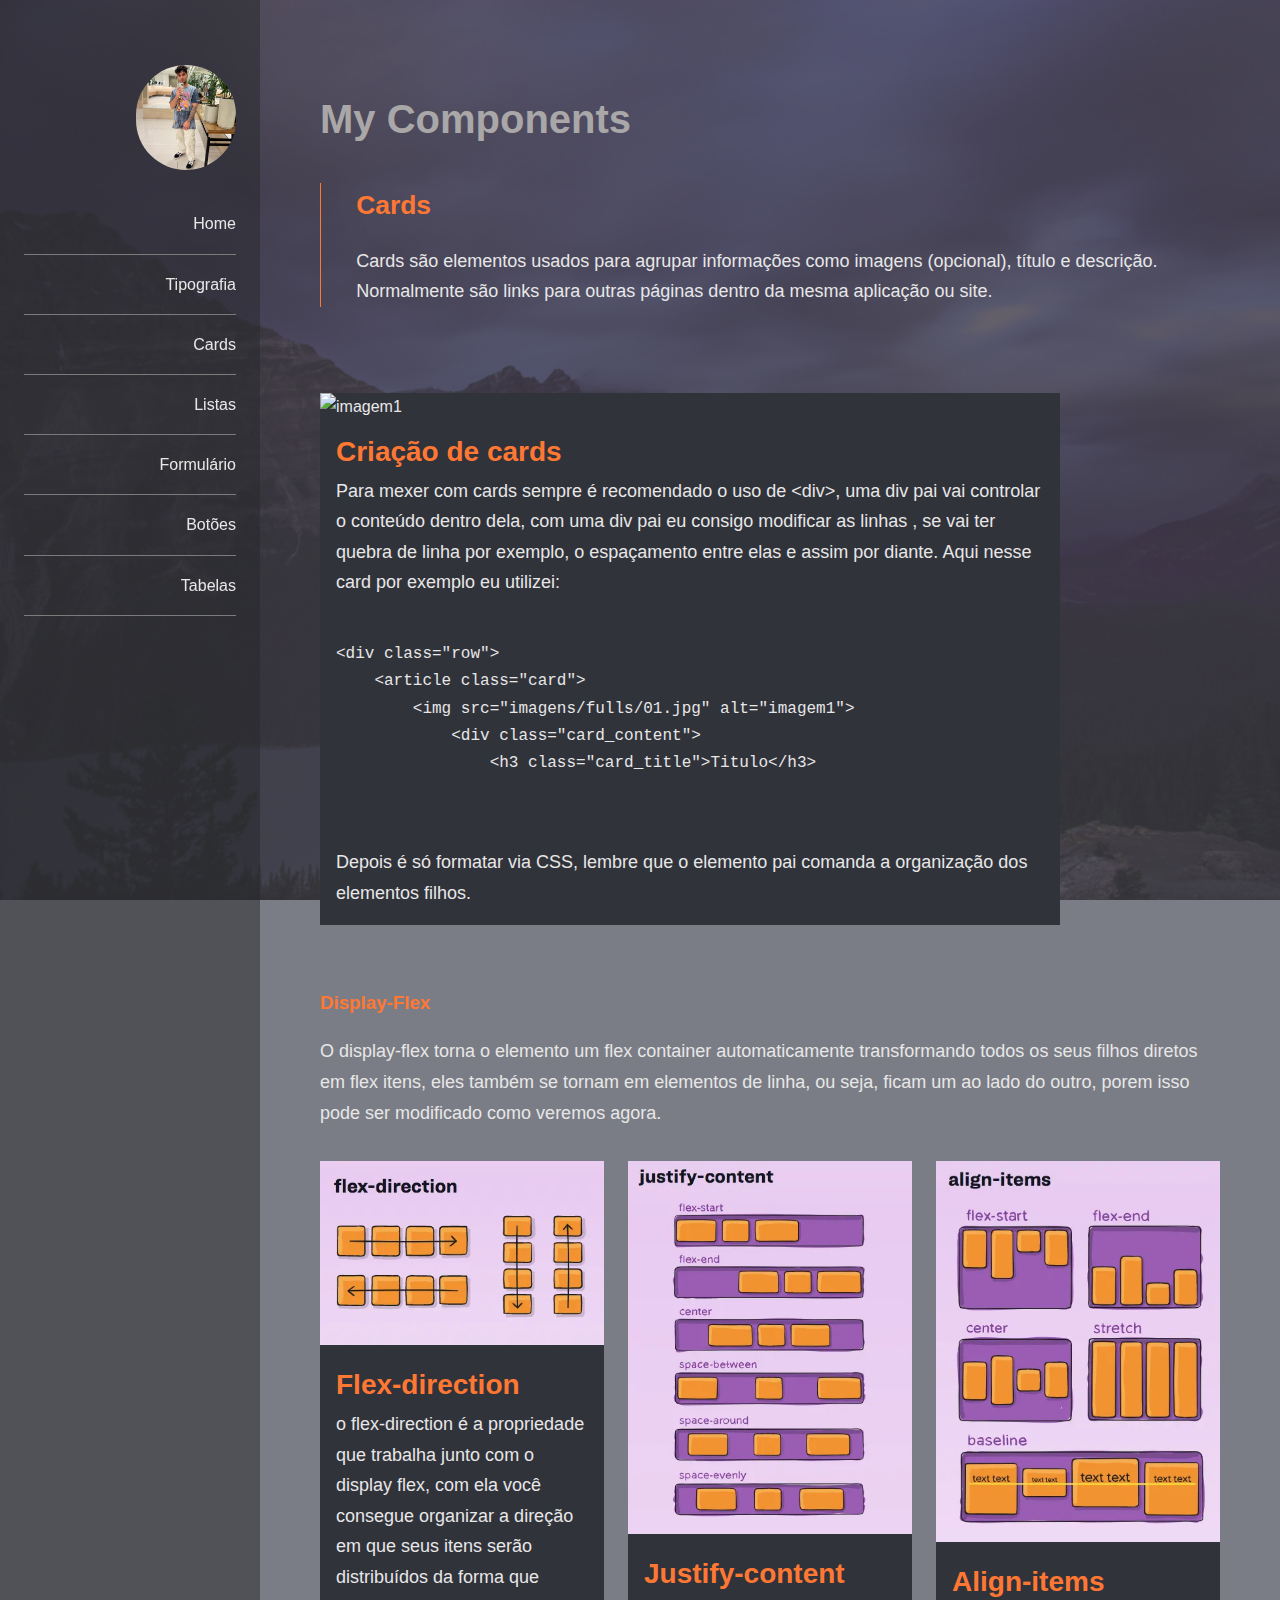
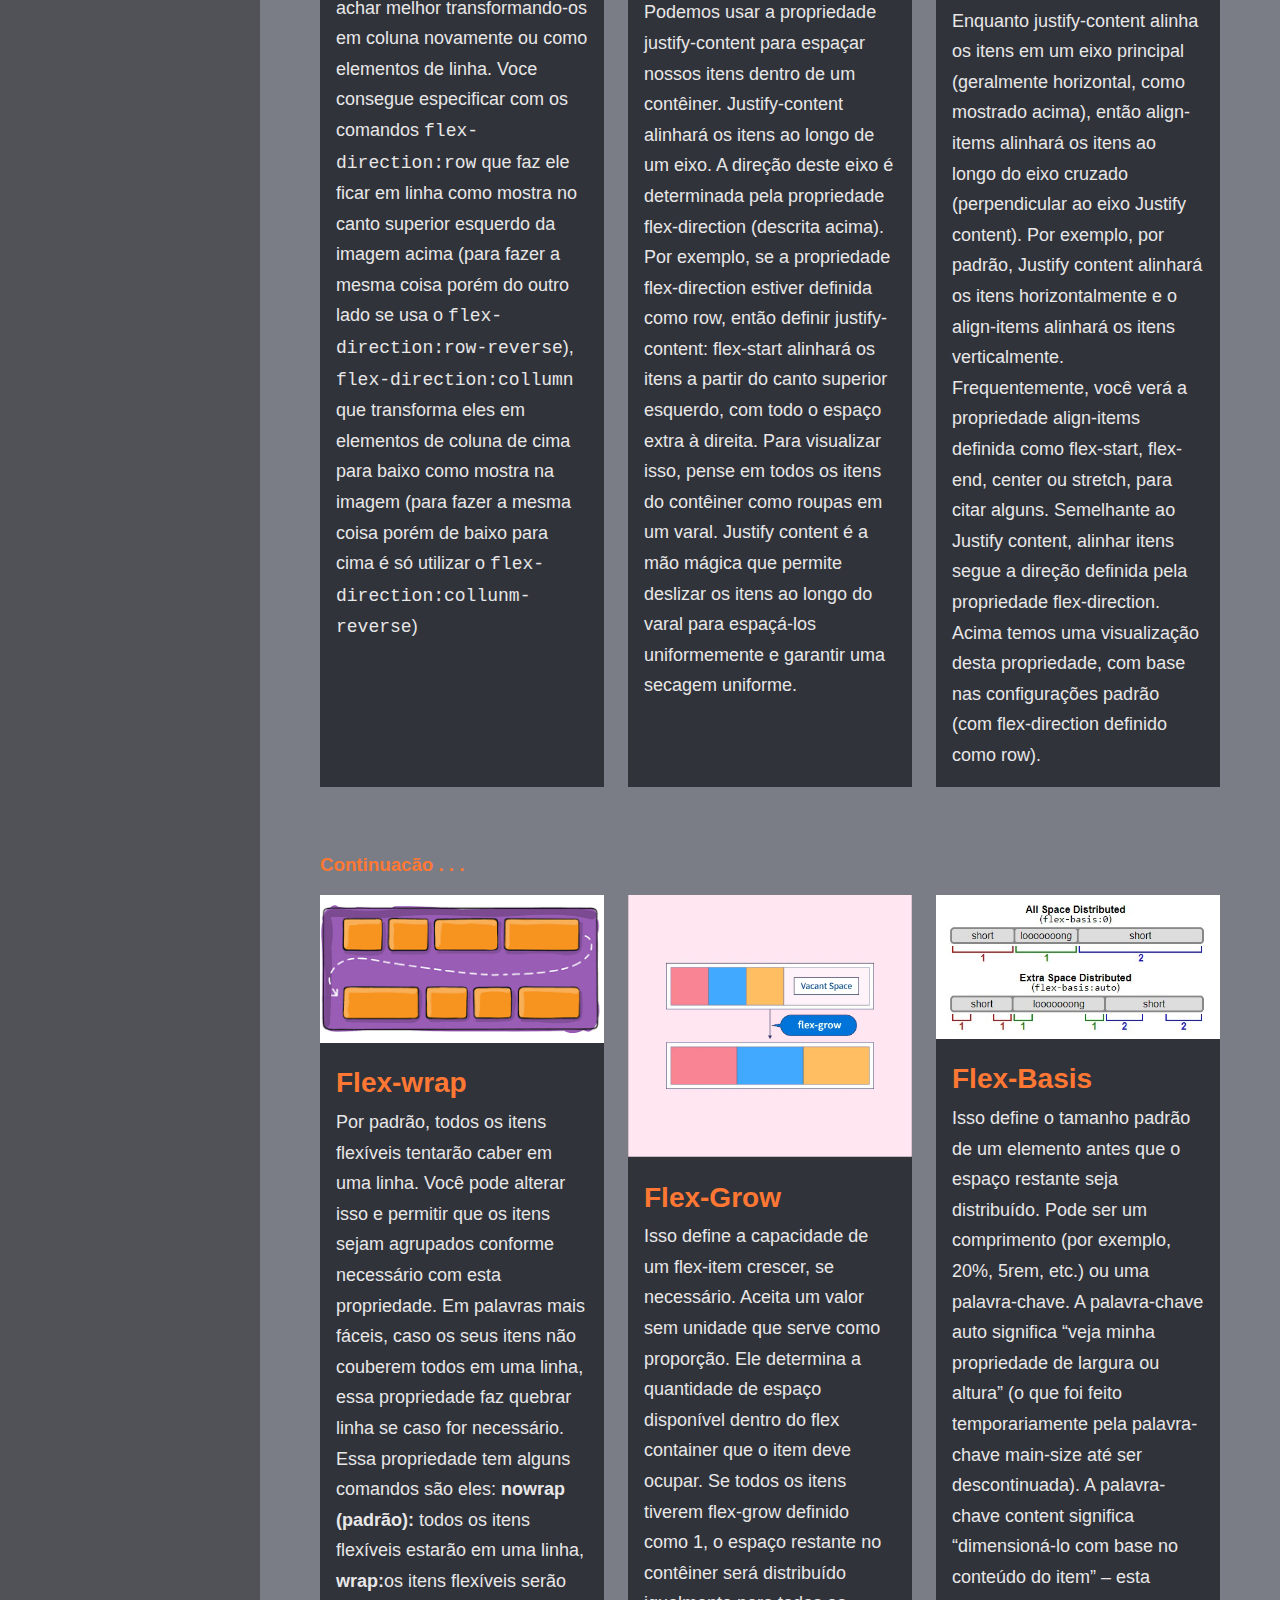
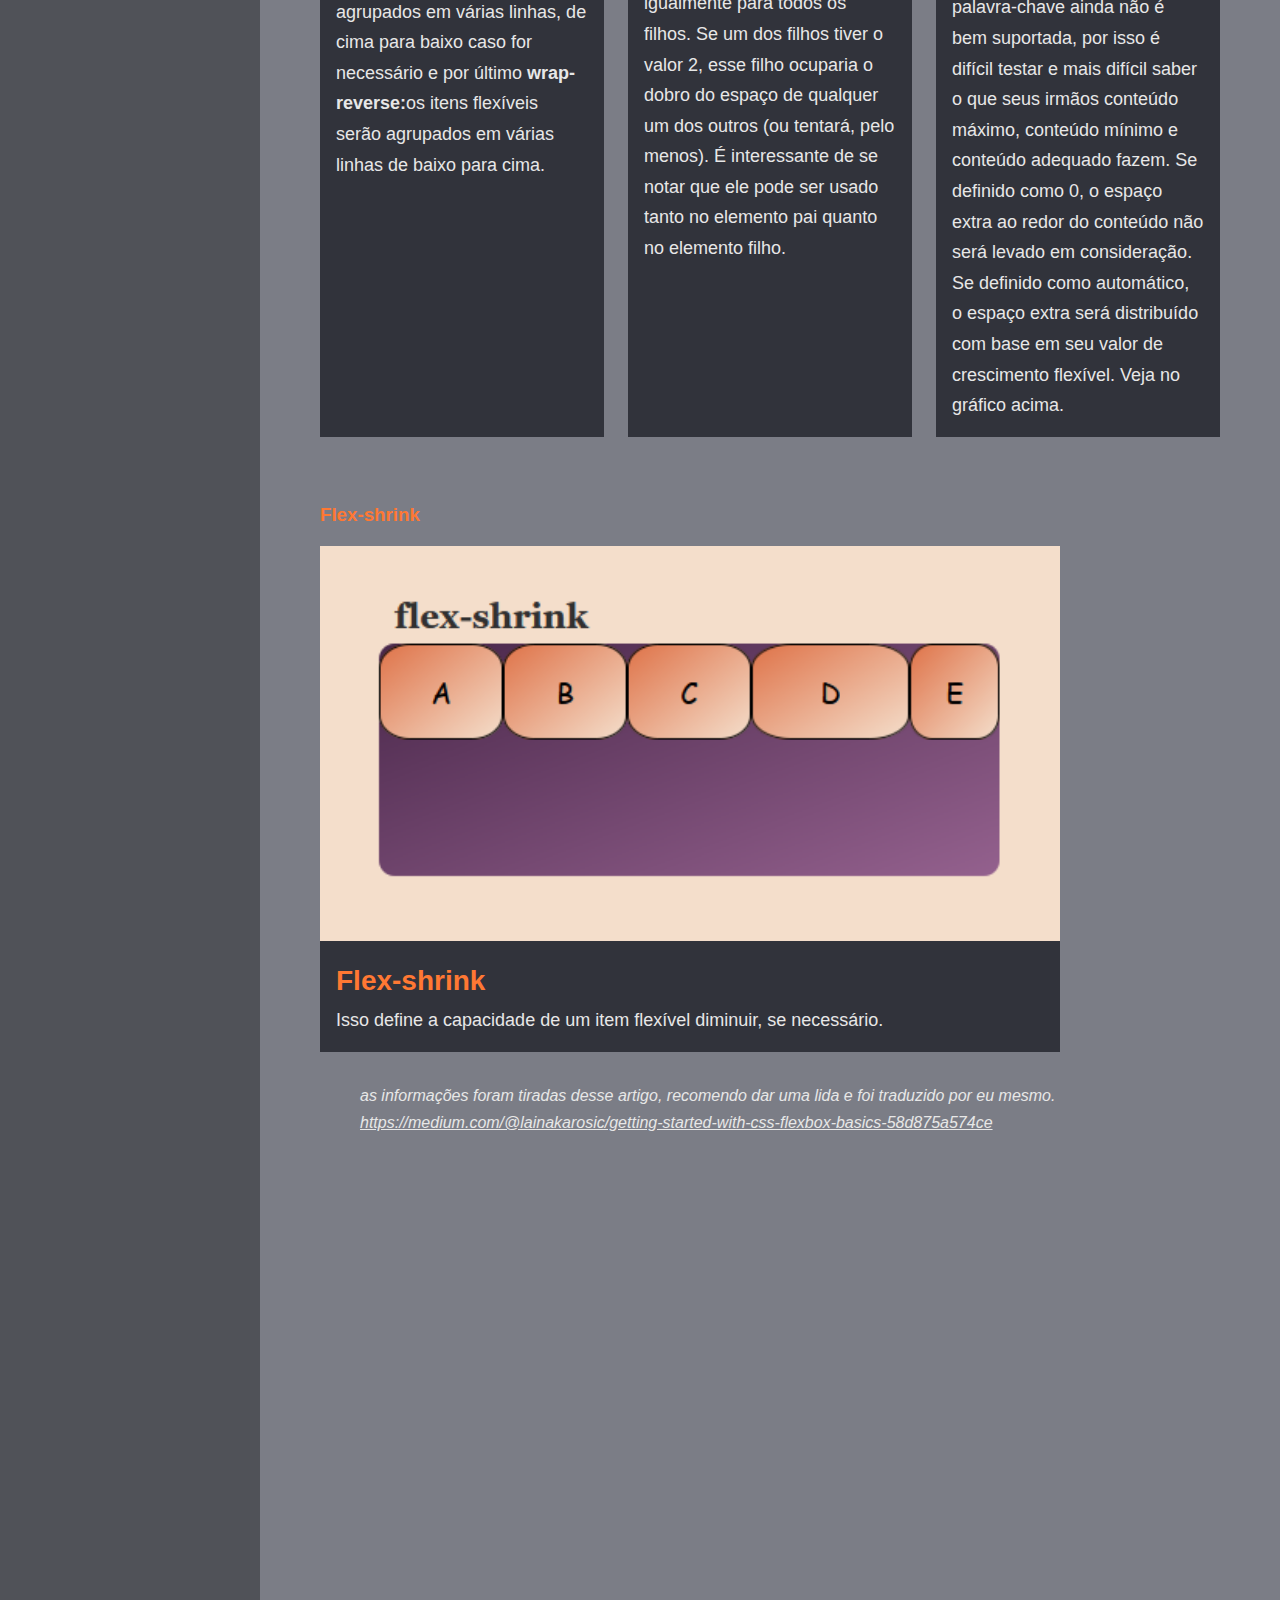
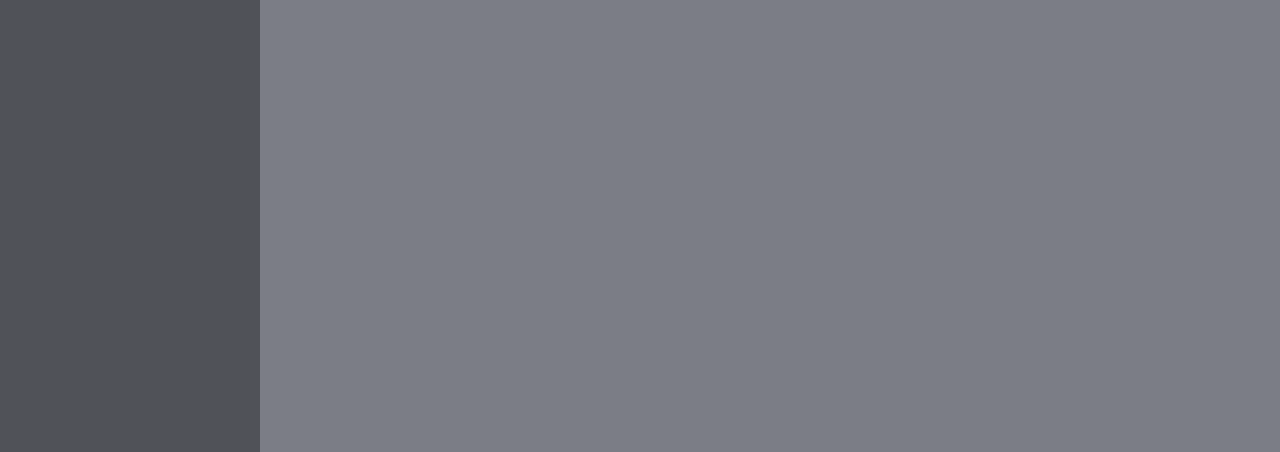
==== cards.html @ 5497126b "arquivos do MyComponents" ====
<!DOCTYPE html>
<html lang="pt-br">

<head>
    <meta charset="UTF-8">

    <title>Projeto My Components</title>
    <link rel="stylesheet" href="css/normalize.css">
    <link rel="stylesheet" href="css/estilo.css">
</head>

<body>

    <header class="main-header">
        <nav class="main-nav">
            <a href="#">
                <img src="imagens/foto de perfil.png" alt="eu" class="perfil-img">
            </a>

            <ul>
                <li><a href="index.html">Home</a></li>
                <li><a href="tipografia.html">Tipografia</a></li>
                <li><a href="cards.html">Cards</a></li>
                <li><a href="listas.html">Listas</a></li>
                <li><a href="formulario.html">Formulário</a></li>
                <li><a href="botoes.html">Botões</a></li>
                <li><a href="tabelas.html">Tabelas</a></li>
            </ul>
        </nav>

    </header>

    <main class="main">
        <h1>My Components</h1>

        <article class="hightlight">
            <h2>Cards</h2>
            <p>Cards são elementos usados para agrupar informações como imagens (opcional), título e descrição. Normalmente são links para outras páginas dentro da mesma aplicação ou site. </p>
        </article>

        <section>

            <div class="row">
                 <article class="card">
                    <img src="imagens/fulls/01.jpg" alt="imagem1">
                    <div class="card_content">
                        <h3 class="card_title">Criação de cards </h3>
                        <p>Para mexer com cards sempre é recomendado o uso de &lt;div&gt;, uma div pai vai controlar o conteúdo dentro dela, com uma div pai eu consigo modificar as linhas 
                            , se vai ter quebra de linha por exemplo, o espaçamento entre elas e assim por diante. Aqui nesse card por exemplo eu utilizei: 
                        </p>
                        <pre>
                            <code>
&lt;div class="row"&gt;
    &lt;article class="card"&gt;
        &lt;img src="imagens/fulls/01.jpg" alt="imagem1"&gt;
            &lt;div class="card_content"&gt;
                &lt;h3 class="card_title"&gt;Titulo&lt;/h3&gt;
                            </code>
                        </pre>
                        <p>Depois é só formatar via CSS, lembre que o elemento pai comanda a organização dos elementos filhos. </p>
                    </div>
                 </article>
            </div>

        </section>

        <section>
            <h3>Display-Flex</h3>

            <p>O display-flex torna o elemento um flex container automaticamente transformando todos os seus filhos diretos em flex itens, eles também se tornam em elementos de linha, ou seja, ficam um  
                ao lado do outro, porem isso pode ser modificado como veremos agora.  </p>

            <div class="row">
              

                 <article class="card">
                    <img src="imagens/thumbs/03.jpg" alt="imagem1">
                    <div class="card_content">
                        <h3 class="card_title">Flex-direction</h3>
                        <p>o flex-direction é a propriedade que trabalha junto com o display flex, com ela você consegue organizar a direção em que seus itens serão distribuídos da forma que achar melhor transformando-os em coluna novamente ou como elementos de linha. 
                            Voce consegue especificar com os comandos <code>flex-direction:row</code> que faz ele ficar em linha como mostra no canto superior esquerdo da imagem acima (para fazer a mesma coisa porém do outro lado se usa o <code>flex-direction:row-reverse</code>), <code>flex-direction:collumn</code> que transforma eles em elementos 
                            de coluna de cima para baixo como mostra na imagem (para fazer a mesma coisa porém de baixo para cima é só utilizar o <code>flex-direction:collunm-reverse</code>) 
                        </p>
                    </div>
                 </article>

                 <article class="card">
                    <img src="imagens/thumbs/04.jpg" alt="imagem1">
                    <div class="card_content">
                        <h3 class="card_title">Justify-content</h3>
                        <p>Podemos usar a propriedade justify-content para espaçar nossos itens dentro de um contêiner. Justify-content alinhará os itens ao longo de um eixo. A direção deste eixo é determinada pela propriedade flex-direction (descrita acima). Por exemplo, se a propriedade flex-direction estiver definida como row, então definir justify-content: 
                            flex-start alinhará os itens a partir do canto superior esquerdo, com todo o espaço extra à direita. Para visualizar isso, pense em todos os itens do contêiner como roupas em um varal. Justify content é a mão mágica que permite deslizar os itens ao longo do varal para espaçá-los uniformemente e garantir uma secagem uniforme.
                        </p>
                    </div>
                 </article>

                 <article class="card">
                    <img src="imagens/thumbs/05.jpg" alt="imagem1">
                    <div class="card_content">
                        <h3 class="card_title">Align-items</h3>
                        <p>Enquanto justify-content alinha os itens em um eixo principal (geralmente horizontal, como mostrado acima), então align-items alinhará os itens ao longo do eixo cruzado (perpendicular ao eixo Justify content). Por exemplo, por padrão, Justify content alinhará os itens horizontalmente e o align-items alinhará os itens verticalmente.
                            Frequentemente, você verá a propriedade align-items definida como flex-start, flex-end, center ou stretch, para citar alguns. Semelhante ao Justify content, alinhar itens segue a direção definida pela propriedade flex-direction. Acima temos uma visualização desta propriedade, com base nas configurações padrão (com flex-direction definido como row).
                        </p>
                    </div>
                 </article>
            </div>
        </section>

        <section>
            <h3>Continuacão . . .</h3>

            <div class="row">
                <article class="card">
                    <img src="imagens/thumbs/07.jpg" alt="imagem1">
                    <div class="card_content">
                        <h3 class="card_title">Flex-wrap</h3>
                        <p>Por padrão, todos os itens flexíveis tentarão caber em uma linha. Você pode alterar isso e permitir que os itens sejam agrupados conforme necessário com esta propriedade. 
                            Em palavras mais fáceis, caso os seus itens não couberem todos em uma linha, essa propriedade faz quebrar linha se caso for necessário. 
                            Essa propriedade tem alguns comandos são eles: <b>nowrap (padrão):</b> todos os itens flexíveis estarão em uma linha, <b>wrap:</b>os itens flexíveis serão agrupados em várias linhas, de cima para baixo caso for necessário e por último <b>wrap-reverse:</b>os itens flexíveis serão agrupados em várias linhas de baixo para cima. 
                        </p>
                    </div>
                 </article>
    
                 <article class="card">
                    <img src="imagens/thumbs/06.jpg" alt="imagem1">
                    <div class="card_content">
                        <h3 class="card_title">Flex-Grow</h3>
                        <p>Isso define a capacidade de um flex-item crescer, se necessário. Aceita um valor sem unidade que serve como proporção. Ele determina a quantidade de espaço disponível dentro do flex container que o item deve ocupar.
                            Se todos os itens tiverem flex-grow definido como 1, o espaço restante no contêiner será distribuído igualmente para todos os filhos. Se um dos filhos tiver o valor 2, esse filho ocuparia o dobro do espaço de qualquer um dos outros (ou tentará, pelo menos). É interessante de se notar que ele pode ser usado tanto no elemento pai quanto no elemento filho.
                        </p>
                    </div>
                </article>
    
                <article class="card">
                    <img src="imagens/thumbs/08.jpg" alt="imagem1">
                    <div class="card_content">
                        <h3 class="card_title">Flex-Basis</h3>
                        <p>Isso define o tamanho padrão de um elemento antes que o espaço restante seja distribuído. Pode ser um comprimento (por exemplo, 20%, 5rem, etc.) ou uma palavra-chave. A palavra-chave auto significa “veja minha propriedade de largura ou altura” (o que foi feito temporariamente pela palavra-chave main-size até ser descontinuada). A palavra-chave content significa “dimensioná-lo com base no conteúdo do item” – esta palavra-chave ainda não é bem suportada, por isso é difícil testar e mais difícil saber o que seus irmãos conteúdo máximo, conteúdo mínimo e conteúdo adequado fazem.
                            Se definido como 0, o espaço extra ao redor do conteúdo não será levado em consideração. Se definido como automático, o espaço extra será distribuído com base em seu valor de crescimento flexível. Veja no gráfico acima.
                        </p>
                    </div>
                </article>
    
                 
            </div>
        </section>

        <section>
            <h3>Flex-shrink</h3>

            <div class="row">
                   <article class="card">
                <img src="imagens/thumbs/09.jpg" alt="imagem1">
                <div class="card_content">
                    <h3 class="card_title">Flex-shrink</h3>
                    <p>Isso define a capacidade de um item flexível diminuir, se necessário.
                    </p>
                </div>
            </article>
            
            </div>
            
        </section>

        <blockquote><i>as informações foram tiradas desse artigo, recomendo dar uma lida e foi traduzido por eu mesmo. </i> 
            <cite><a href="https://medium.com/@lainakarosic/getting-started-with-css-flexbox-basics-58d875a574ce">https://medium.com/@lainakarosic/getting-started-with-css-flexbox-basics-58d875a574ce</a></cite>
        </blockquote>

        
    </main>

</body>

</html>
---- css/estilo.css ----
:root{
    --primary-color: #ff7833;
    --secondary-color: #31333b;
    --secondary-color-lite: #444856;
    --secondary-color-dark: #23252d;
}

html{ /*o font-size tem que estar no html se nao os calculos mudam*/
    font-size: 62.5%;
}

body{
    display: flex;
    margin: 0;
    color: #e7e7e7;
    background-color: #ccc;
    font-family: 'Lucida Sans', 'Lucida Sans Regular', 'Lucida Grande', 'Lucida Sans Unicode', Geneva, Verdana, sans-serif;
    min-height: 100vh;
    line-height: 1.7;
    background-image: url(../imagens/bg-unsplash.png);
    background-repeat: no-repeat;
    background-size: cover;
    background-attachment: fixed;
}

h1{
    font-size: 4rem;
    color: #a9a7a7;
    margin-top: 2rem;
    margin-bottom: 3rem;
}

h2, h3, h4, h5, h6 {
    color: var(--primary-color);
    margin: 0;
}

h2{
    margin-top: 1rem;

}

p{
    font-size: 1.8rem;
}

address p{
    display: flex;
    flex-direction: row;
    gap: 5rem;
}

.icones{
    text-decoration: none;
}

.icones:hover{
    color: var(--primary-color);
}

.hightlight{

    border-left: 1px solid var(--primary-color);
    font-size: 1.1em;
    padding: 0 0 0 2em;
    margin-bottom: 2.2em;
}

article{
    padding-top: 1em;
    padding-bottom: 1em;
}

section{
    margin-bottom: 3rem;
}


.underline{
    text-decoration:red wavy underline;
}
.main-header{
    flex: 0 0 26rem; /*a funcao flex é uma abreviacao de flex grow(aumente) depois flex wring (diminua) e por ultimo flex basis (largura)*/
    background-color:rgba(49, 51, 59, .8);
    
}

.main{
    background-color: rgba(68, 72, 86, .6);
    flex: 1 0;
    padding: 6.5rem 6rem 100vh; /*cima esquerda baixo e direita*/
}

a {
    color: inherit;
}

.main, .main-header{
    font-size: 1.6rem;
}

.perfil-img{
    max-width: 10rem;
    border-radius: 15rem;
}

.main-nav{
    text-align: right; 
    padding: 6.5rem 2.4rem 2.4rem;
    position: sticky;
    top: 0;
    left: 0;
}


.main-nav ul {
    list-style-type: none;
    padding: 0;
    
}

.main-nav ul a{
    display: block;
    padding: 1.2rem 0;
    text-decoration: none;
    
}

.main-nav ul a:hover, .main-nav ul a:focus{
    background-color: var(--secondary-color-lite) ;
    padding-right: 1rem;
    transition: all;
    transition-duration: .2s;
    transition-timing-function: linear;
}

.main-nav li {
    border-bottom: 1px solid #7b7b7b;
    padding: .4rem 0;
}

.card{
    max-width: 740px;
    background-color: var(--secondary-color);
    padding: 0;
}

.card_content {
    padding: .5em 1em 1em 1em;
}

.card_content p, .card_title{
    margin: 0
}

.card_title{
    font-size: 1.75em;
}

.card img{
    max-width: 100%;
    min-width: 100%;
}

.row{
    display: flex;
    gap: 1.5em;
    padding-top: 1.5rem;
    justify-content: space-between;
}

.row .row{
    padding-top: 0;
}

.row > *{
    flex-grow: 1;
    flex-shrink: 0;
    flex-basis: 0%;
    /*o atalho seria flex: 1 0 0%;*/
}

section{
    padding-top: 2em;
}

.alternate {
    list-style-type: none;
    padding-left: 0;

}

.alternate li{
    padding: 0;
}

.alternate li:not(:last-child){
    border-bottom: 2px solid;
}

.roman{
    list-style-type: lower-roman;
}

.list-emoji{
    list-style-type: "\1F602";
}


input, label, textarea, select{
    display: inline-block;
    width: 100%;
    box-sizing: border-box;
}

input[type="radio"], input[type="checkbox"] {
    width: auto;
    margin: 0;
}

input, textarea, select{
    background-color: #ccc;
    padding: 1.2rem;
    border-radius: 5px;
    margin-bottom: 1.6rem;
    border: 0;
}

.btn {
    background-color: var(--secondary-color);
    color: white;
    border: 2px solid var(--secondary-color-dark);
    font-size: 1.5rem;
    cursor: pointer;
    padding: 1em 1.2em;
    border-radius: 5px;
}

.btn:not(.btn-full) + .btn{ /*aqui eu selecionei todos os btn que vem depois do btn*/
    margin-left: 2rem;
}

.btn-stroke{
    background-color: transparent;
}

.btn-big{
    font-size: 1.7rem;
}

.btn-full {
    display: inline-block;
    width: 100%;
    box-sizing: border-box;
    margin-top: 2rem;
}

.btn:hover, .btn:focus {
    background-color: var(--secondary-color-dark);
}

.form-quiz{
    width: 50%;
}
input[type="reset"]{
    background-color: #e0dede;
    cursor: pointer;
}
input[type="reset"]:hover{
    background-color: #ccc;
}
input[type="reset"]:active{
    background-color: #bbbaba;
}

.table {
    width: 100%;
    border-collapse: collapse;
}

.table td:last-child, .table th:last-child{
    text-align: right;
}

.table:not(.table-alternate) td{
    border-bottom: 2px solid var(--secondary-color-dark);
}

.table td, table th{
    padding: 1.6rem;
}
.table th{
    text-transform: uppercase;
    text-align: left;
    border-bottom: 2px solid var(--secondary-color-dark);
}

.table-alternate tbody tr:nth-child(odd) td{
    background-color: var(--secondary-color);
}

.table-vertical-lines td:not(:last-child), .table-vertical-lines th:not(:last-child){
    border-right: 2px solid var(--secondary-color-dark);
}
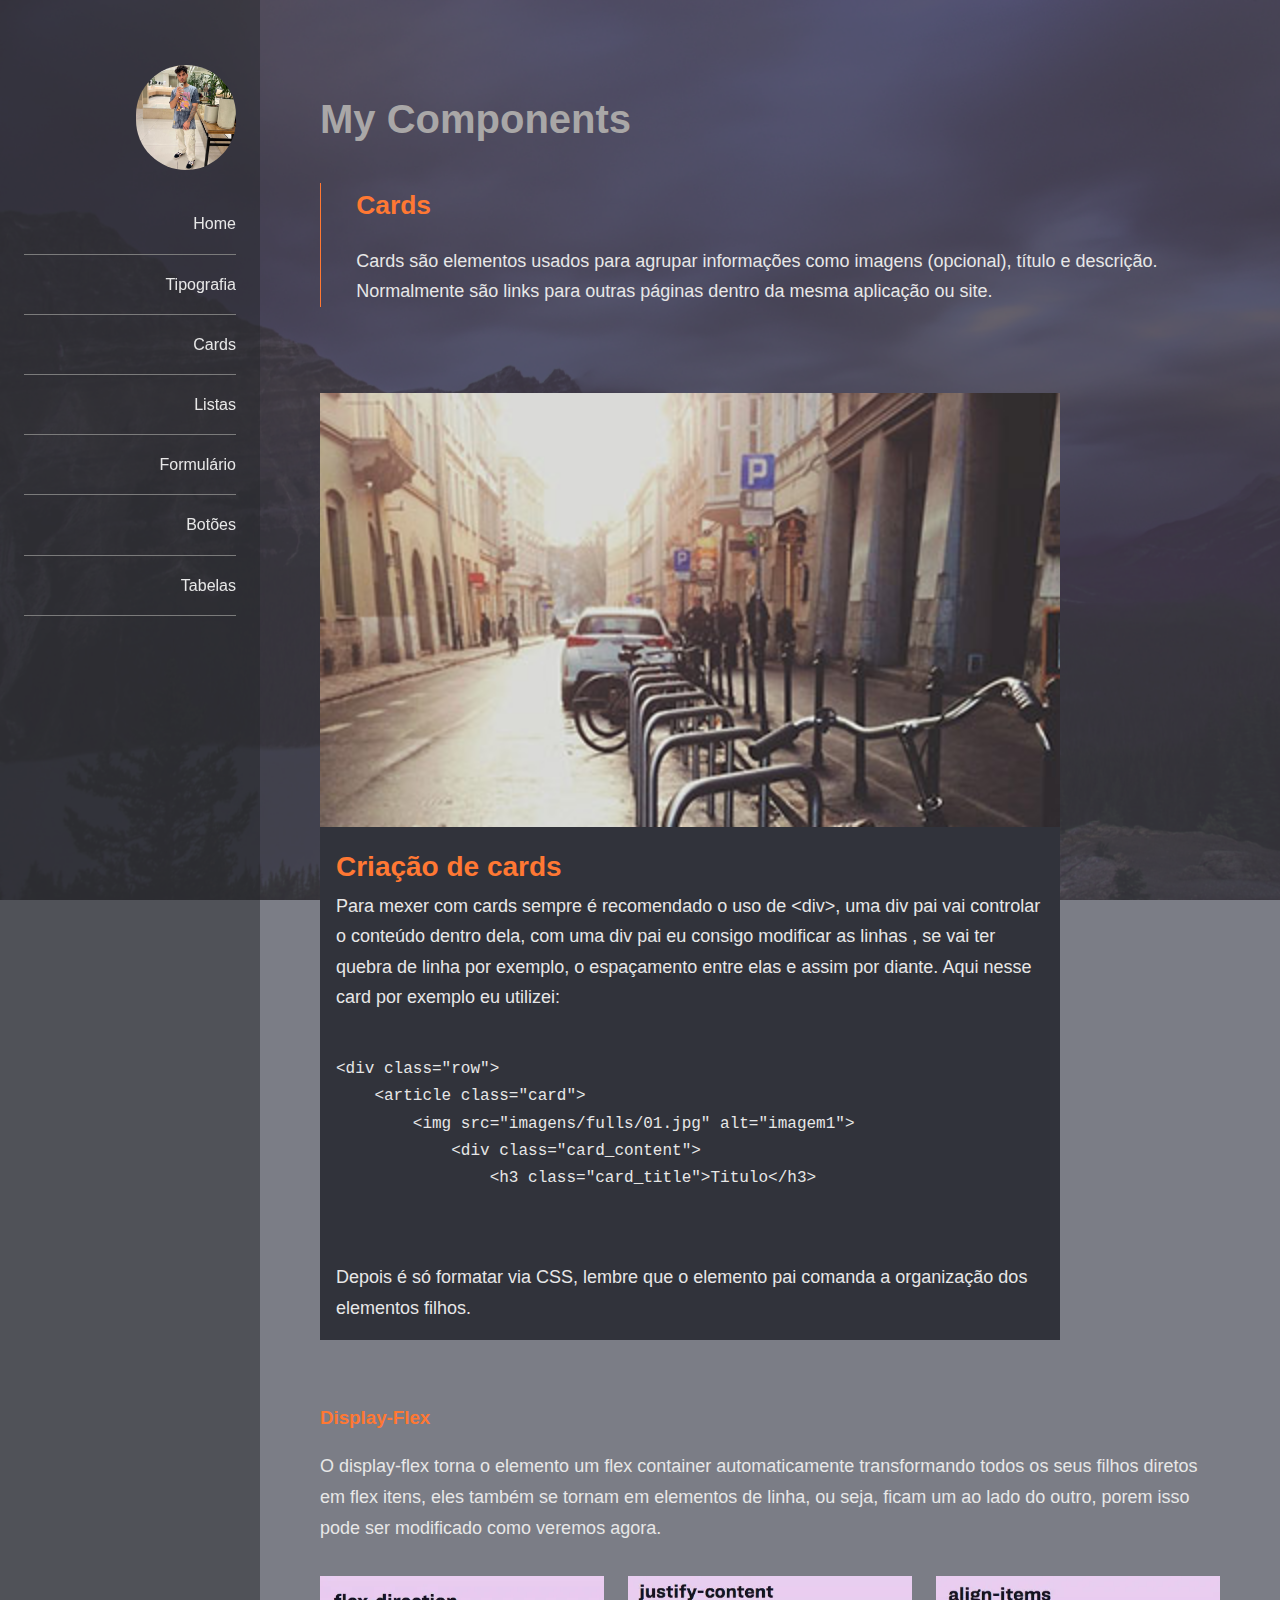
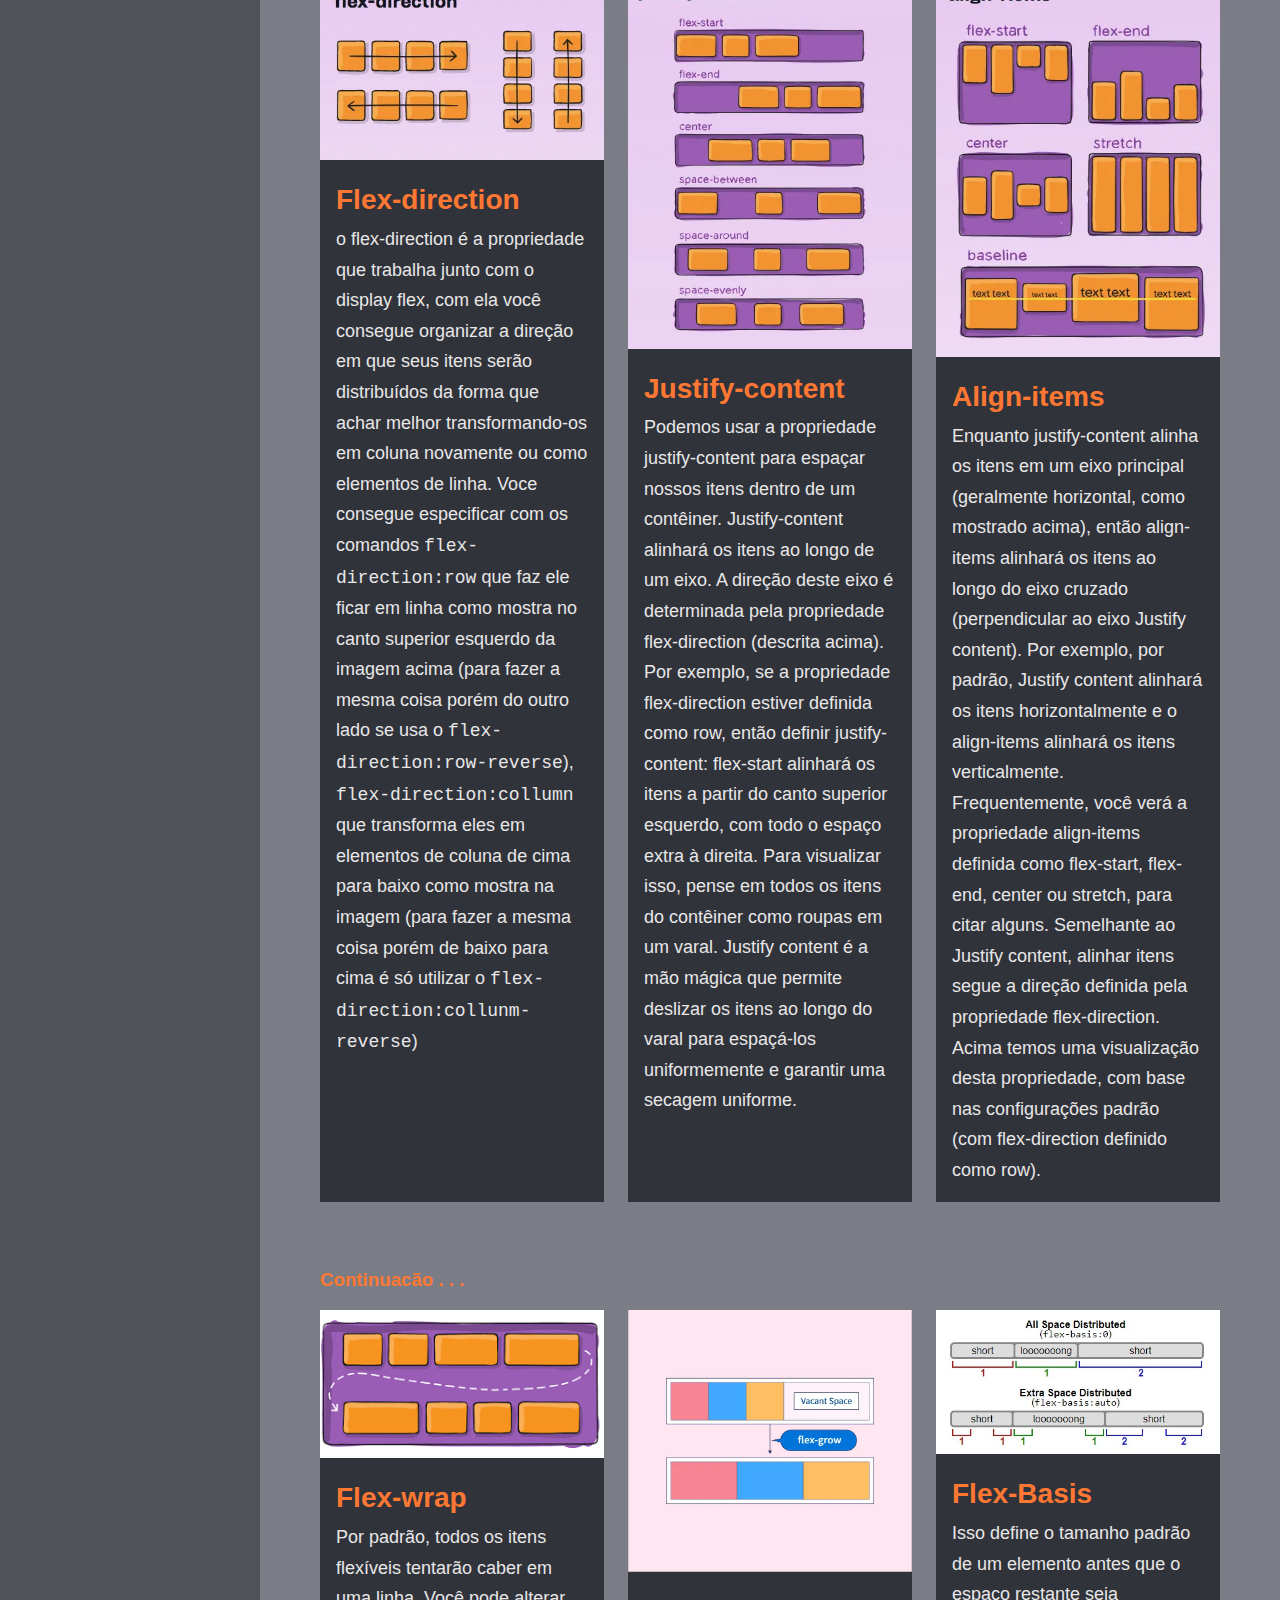
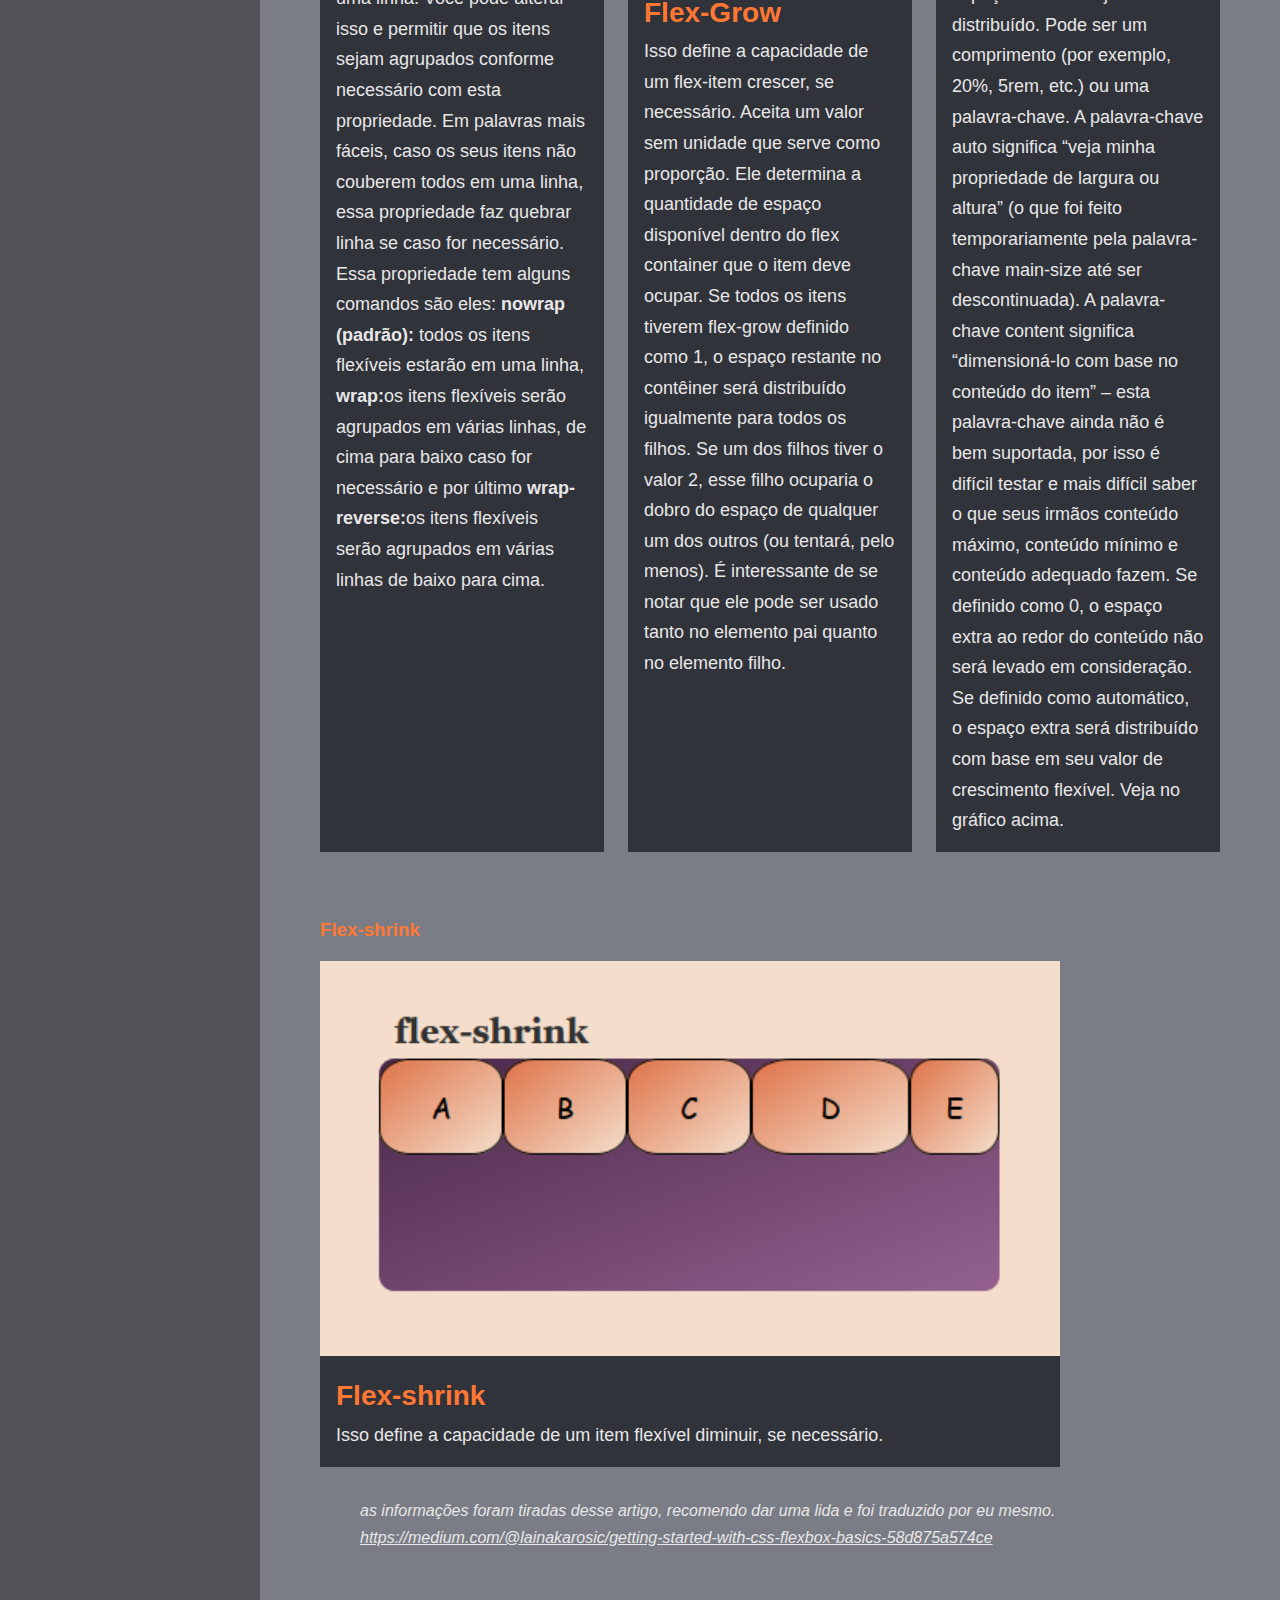
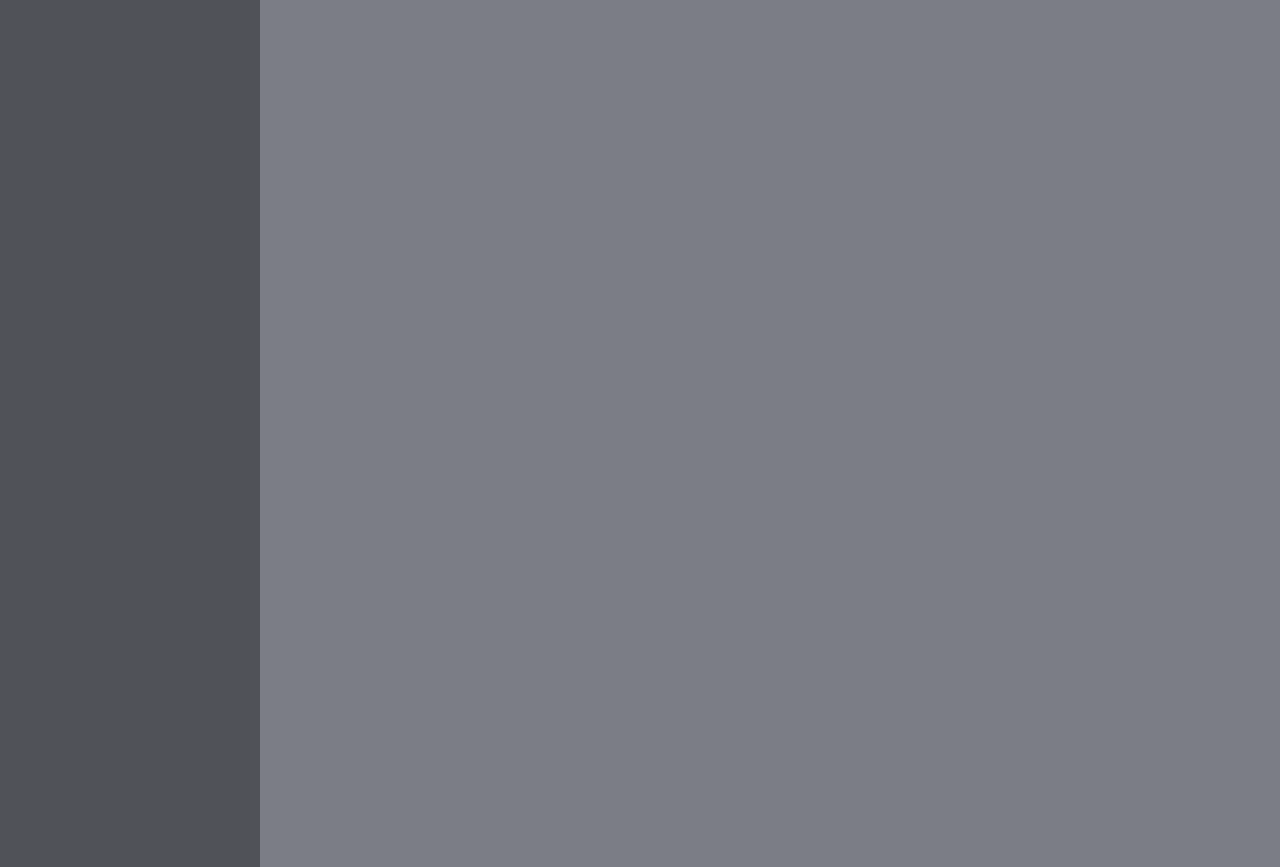
==== commit 3e60aab6: "Update cards.html" ====
--- a/cards.html
+++ b/cards.html
@@ -42,7 +42,7 @@
 
             <div class="row">
                  <article class="card">
-                    <img src="imagens/fulls/01.jpg" alt="imagem1">
+                    <img src="imagens/thumbs/01.jpg" alt="imagem1">
                     <div class="card_content">
                         <h3 class="card_title">Criação de cards </h3>
                         <p>Para mexer com cards sempre é recomendado o uso de &lt;div&gt;, uma div pai vai controlar o conteúdo dentro dela, com uma div pai eu consigo modificar as linhas 
@@ -171,4 +171,4 @@
 
 </body>
 
-</html>+</html>
